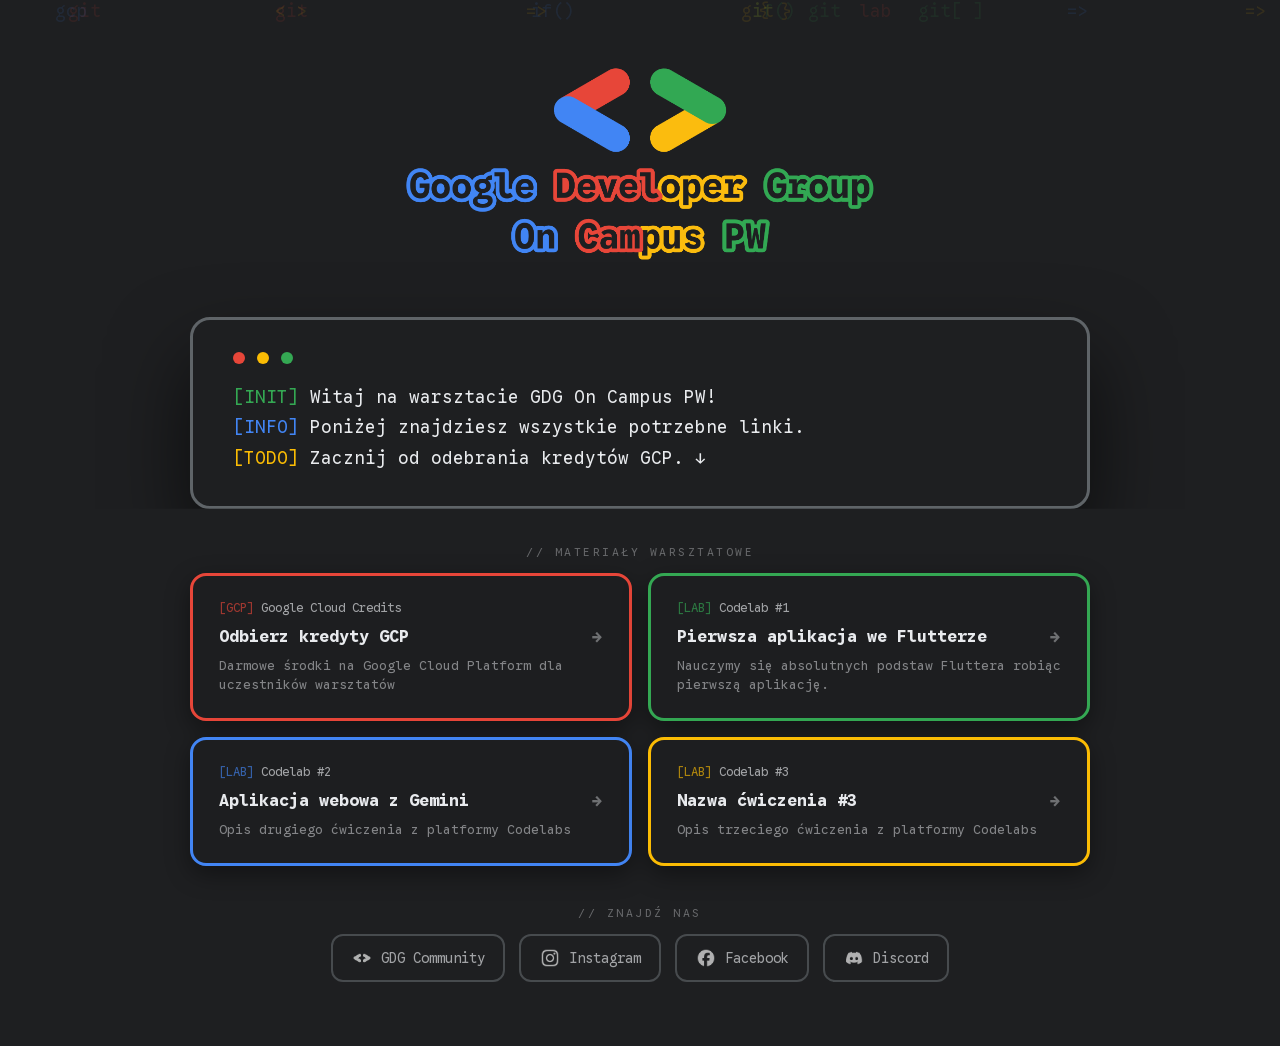
==== site/index.html @ e5da5585 "init Workshop" ====
<!DOCTYPE html>
<html lang="pl">
<head>
    <meta charset="UTF-8">
    <meta name="viewport" content="width=device-width, initial-scale=1.0">
    <link rel="icon" type="image/svg+xml" href="./icon.png" />
    <title>Warsztaty | GDG On Campus PW</title>
    <link href="https://fonts.googleapis.com/css2?family=Google+Sans+Code:wght@400;700&display=swap" rel="stylesheet">
    <style>
        :root {
            --bg: #1E1F21;
            --blue: #4285F4;
            --red: #E74639;
            --yellow: #FBBC04;
            --green: #34A853;
            --gray-border: #5F6468;
            --white: #E8EAED;
        }

        body, html {
            margin: 0; padding: 0;
            background-color: var(--bg);
            color: var(--white);
            font-family: 'Google Sans Code', monospace;
            min-height: 100vh;
            overflow-x: hidden;
        }

        #bg-canvas {
            position: fixed;
            top: 0; left: 0;
            width: 100%; height: 100%;
            z-index: 1;
            pointer-events: none;
        }

        .code-symbol {
            position: absolute;
            opacity: 0.10;
            animation: floatSymbol 15s infinite linear;
            font-size: 1.1rem;
        }

        @keyframes floatSymbol {
            from { transform: translateY(110vh) rotate(0deg); }
            to   { transform: translateY(-20vh) rotate(360deg); }
        }

        @keyframes fallStar {
            from { transform: translateY(-10vh) rotate(0deg); }
            to   { transform: translateY(110vh) rotate(360deg); }
        }

        .container {
            position: relative;
            z-index: 10;
            text-align: center;
            width: 90%;
            max-width: 900px;
            margin: 0 auto;
            padding: 48px 0 64px;
        }

        /* Logo */
        .branding {
            margin-bottom: 36px;
            cursor: pointer;
            user-select: none;
        }
        .main-logo {
            width: 520px;
            height: auto;
            max-width: 95%;
            transition: filter 0.4s ease;
        }
        @keyframes logoShake {
            0%,100% { transform: translateX(0) rotate(0deg); }
            10%      { transform: translateX(-8px) rotate(-3deg); }
            20%      { transform: translateX(8px) rotate(3deg); }
            30%      { transform: translateX(-6px) rotate(-2deg); }
            40%      { transform: translateX(6px) rotate(2deg); }
            50%      { transform: translateX(-4px) rotate(-1deg); }
            60%      { transform: translateX(4px) rotate(1deg); }
            70%      { transform: translateX(-2px) rotate(0deg); }
            80%      { transform: translateX(2px); }
        }

        .main-logo.shaking {
            animation: logoShake 0.6s ease;
        }

        /* Terminal */
        .terminal-wrapper {
            position: relative;
            margin-bottom: 36px;
            clip-path: inset(-400px -300px 0px -300px);
        }

        .terminal {
            background: #1E1F21;
            border: 3px solid var(--gray-border);
            border-radius: 20px;
            padding: 32px 40px;
            text-align: left;
            box-shadow: 0 40px 80px rgba(0,0,0,0.6);
            position: relative;
            z-index: 2;
        }

        .corgi-popup {
            position: absolute;
            bottom: 0;
            right: 6%;
            width: 300px;
            max-width: 55vw;
            transform: translateY(100%);
            z-index: 1;
            pointer-events: none;
            transition: transform 0.9s cubic-bezier(0.25, 0.46, 0.45, 0.94);
        }

        .corgi-popup.peeking {
            transform: translateY(calc(-100% - 40px));
        }

        .corgi-pop-img {
            width: 100%;
            display: block;
        }

        .woof-bubble {
            position: absolute;
            top: -38px;
            left: 20px;
            background: var(--white);
            color: var(--bg);
            border-radius: 8px;
            padding: 5px 14px;
            font-size: 0.95rem;
            font-weight: 700;
            white-space: nowrap;
            transform: scale(0);
            transform-origin: left bottom;
            transition: transform 0.2s cubic-bezier(0.34, 1.56, 0.64, 1);
        }

        .woof-bubble.show {
            transform: scale(1);
        }

        .terminal-header {
            display: flex;
            gap: 12px;
            margin-bottom: 18px;
        }

        .dot { width: 12px; height: 12px; border-radius: 50%; }

        .terminal-text {
            font-size: 1.1rem;
            line-height: 1.75;
        }

        /* Section label */
        .section-label {
            font-size: 0.72rem;
            opacity: 0.35;
            letter-spacing: 2.5px;
            text-transform: uppercase;
            margin-bottom: 14px;
        }

        /* Links grid */
        .links-grid {
            display: grid;
            grid-template-columns: 1fr 1fr;
            gap: 16px;
            margin-bottom: 40px;
        }

        .link-card {
            display: block;
            background: rgba(30, 31, 33, 0.98);
            border: 3px solid var(--gray-border);
            border-radius: 16px;
            padding: 24px 26px;
            text-decoration: none;
            color: var(--white);
            text-align: left;
            transition: all 0.3s ease;
            box-shadow: 0 8px 24px rgba(0,0,0,0.4);
        }

        .link-card:hover {
            transform: translateY(-6px);
            box-shadow: 0 18px 44px rgba(0,0,0,0.5);
        }

        .link-card.gcp  { border-color: var(--red); }
        .link-card.gcp:hover  { background: rgba(66,133,244,0.07); }
        .link-card.lab1 { border-color: var(--green); }
        .link-card.lab1:hover { background: rgba(52,168,83,0.07); }
        .link-card.lab2 { border-color: var(--blue); }
        .link-card.lab2:hover { background: rgba(251,188,4,0.07); }
        .link-card.lab3 { border-color: var(--yellow); }
        .link-card.lab3:hover { background: rgba(231,70,57,0.07); }

        .card-prefix {
            font-size: 0.78rem;
            margin-bottom: 10px;
            opacity: 0.65;
        }

        .card-title {
            font-size: 1.05rem;
            font-weight: 700;
            margin-bottom: 8px;
            display: flex;
            justify-content: space-between;
            align-items: center;
        }

        .card-arrow {
            font-size: 1.1rem;
            opacity: 0.4;
            transition: opacity 0.2s, transform 0.2s;
            flex-shrink: 0;
            margin-left: 8px;
        }

        .link-card:hover .card-arrow {
            opacity: 1;
            transform: translateX(4px);
        }

        .card-desc {
            font-size: 0.82rem;
            opacity: 0.5;
            line-height: 1.45;
        }

        /* Socials */
        .socials {
            display: flex;
            justify-content: center;
            gap: 14px;
            flex-wrap: wrap;
        }

        .social-link {
            display: flex;
            align-items: center;
            gap: 8px;
            padding: 11px 18px;
            border: 2px solid var(--gray-border);
            border-radius: 12px;
            text-decoration: none;
            color: var(--white);
            font-size: 0.88rem;
            opacity: 0.65;
            transition: all 0.3s ease;
        }

        .social-link:hover {
            opacity: 1;
            border-color: var(--white);
            transform: translateY(-3px);
            background: rgba(255,255,255,0.05);
        }


        /* Mobile */
        @media (max-width: 600px) {
            .container { padding: 28px 0 48px; }
            .main-logo { width: 290px; }
            .terminal { padding: 20px 22px; }
            .terminal-text { font-size: 0.9rem; }
            .links-grid { grid-template-columns: 1fr; gap: 12px; }
            .link-card { padding: 18px 20px; }
            .social-link span { display: none; }
            .social-link { padding: 11px 14px; }
            .socials { gap: 10px; }
        }
    </style>
</head>
<body>

<div id="bg-canvas"></div>

<div class="container">

    <div class="branding" id="branding">
        <img src="logo.svg" alt="GDG On Campus PW" class="main-logo" id="main-logo">
    </div>

    <div class="terminal-wrapper">
    <div class="corgi-popup" id="corgi-popup">
        <div class="woof-bubble" id="woof-bubble">woof!</div>
        <img src="popup.png" alt="" class="corgi-pop-img">
    </div>
    <div class="terminal">
        <div class="terminal-header">
            <div class="dot" style="background: var(--red)"></div>
            <div class="dot" style="background: var(--yellow)"></div>
            <div class="dot" style="background: var(--green)"></div>
        </div>
        <div class="terminal-text" id="terminal-text">
            <span style="color: var(--green)">[INIT]</span> Witaj na warsztacie GDG On Campus PW!<br>
            <span style="color: var(--blue)">[INFO]</span> Poniżej znajdziesz wszystkie potrzebne linki.<br>
            <span style="color: var(--yellow)">[TODO]</span> Zacznij od odebrania kredytów GCP. ↓
        </div>
    </div>
    </div>

    <div class="section-label">// materiały warsztatowe</div>
    <div class="links-grid">

        <a href="#" class="link-card gcp" target="_blank" rel="noopener">
            <div class="card-prefix"><span style="color: var(--red)">[GCP]</span> Google Cloud Credits</div>
            <div class="card-title">Odbierz kredyty GCP <span class="card-arrow">→</span></div>
            <div class="card-desc">Darmowe środki na Google Cloud Platform dla uczestników warsztatów</div>
        </a>

        <a href="https://codelabs.developers.google.com/codelabs/flutter-codelab-first?hl=pl#0" class="link-card lab1" target="_blank" rel="noopener">
            <div class="card-prefix"><span style="color: var(--green)">[LAB]</span> Codelab #1</div>
            <div class="card-title">Pierwsza aplikacja we Flutterze <span class="card-arrow">→</span></div>
            <div class="card-desc">Nauczymy się absolutnych podstaw Fluttera robiąc pierwszą aplikację.</div>
        </a>

        <a href="https://codelabs.developers.google.com/codelabs/flutter-gemini-colorist?hl=pl#0" class="link-card lab2" target="_blank" rel="noopener">
            <div class="card-prefix"><span style="color: var(--blue)">[LAB]</span> Codelab #2</div>
            <div class="card-title">Aplikacja webowa z Gemini <span class="card-arrow">→</span></div>
            <div class="card-desc">Opis drugiego ćwiczenia z platformy Codelabs</div>
        </a>

        <a href="https://codelabs.developers.google.com/tfagents-flutter/?hl=pl#0" class="link-card lab3" target="_blank" rel="noopener">
            <div class="card-prefix"><span style="color: var(--yellow)">[LAB]</span> Codelab #3</div>
            <div class="card-title">Nazwa ćwiczenia #3 <span class="card-arrow">→</span></div>
            <div class="card-desc">Opis trzeciego ćwiczenia z platformy Codelabs</div>
        </a>

    </div>

    <div class="section-label">// znajdź nas</div>
    <div class="socials">

        <a href="https://gdg.community.dev/gdg-on-campus-politechnika-warszawska-warsaw-poland/" class="social-link" target="_blank" rel="noopener">
            <img src="socials/gdg.svg" width="22" height="22" alt="">
            <span>GDG Community</span>
        </a>

        <a href="https://www.instagram.com/gdg_pw/" class="social-link" target="_blank" rel="noopener">
            <img src="socials/instagram.svg" width="22" height="22" alt="">
            <span>Instagram</span>
        </a>

        <a href="https://www.facebook.com/gdg.pw" class="social-link" target="_blank" rel="noopener">
            <img src="socials/facebook.svg" width="22" height="22" alt="">
            <span>Facebook</span>
        </a>

        <a href="https://discord.com/invite/vNW4vXVwqH" class="social-link" target="_blank" rel="noopener">
            <img src="socials/discord.svg" width="22" height="22" alt="">
            <span>Discord</span>
        </a>

        <!-- <a href="https://www.linkedin.com/company/google-developer-group-pw/" class="social-link" target="_blank" rel="noopener">
            <img src="socials/linkedin.svg" width="22" height="22" alt="">
            <span>LinkedIn</span>
        </a> -->

        

    </div>
</div>

<script>
    const canvas = document.getElementById('bg-canvas');
    const colors = ['#4285F4', '#E74639', '#FBBC04', '#34A853'];
    const symbols = ['{ }', '< >', '[ ]', ';;', 'if()', '=>', 'null', 'git', 'gcp', 'lab'];

    function spawnSymbol() {
        const span = document.createElement('span');
        span.className = 'code-symbol';
        span.innerText = symbols[Math.floor(Math.random() * symbols.length)];
        span.style.color = colors[Math.floor(Math.random() * colors.length)];
        span.style.left = Math.random() * 100 + 'vw';
        span.style.animationDuration = (Math.random() * 8 + 12) + 's';
        span.style.animationDelay = -(Math.random() * 20) + 's';
        canvas.appendChild(span);
    }
    for (let i = 0; i < 15; i++) spawnSymbol();

    // Easter egg: kliknij logo 5x
    let logoClicks = 0;
    let logoTimer = null;
    let eggActive = false;
    const branding = document.getElementById('branding');
    const mainLogo = document.getElementById('main-logo');
    const terminalText = document.getElementById('terminal-text');
    const originalHTML = terminalText.innerHTML;

    branding.addEventListener('click', () => {
        if (eggActive) return;
        logoClicks++;
        clearTimeout(logoTimer);
        logoTimer = setTimeout(() => { logoClicks = 0; }, 1800);
        if (logoClicks >= 5) {
            logoClicks = 0;
            triggerEgg();
        }
    });

    function triggerEgg() {
        eggActive = true;
        branding.style.cursor = 'default';
        mainLogo.classList.remove('shaking');
        void mainLogo.offsetWidth;
        mainLogo.classList.add('shaking');
        mainLogo.addEventListener('animationend', () => mainLogo.classList.remove('shaking'), { once: true });

        terminalText.innerHTML = originalHTML +
            `<br><span style="color:var(--yellow)">[???]</span> Ktoś tu jest ciekawski... 👀<br>` +
            `<span style="color:var(--green)">[OK]</span>&nbsp; Ale Corgi to akceptuje. 🐕`;

        for (let i = 0; i < 10; i++) {
            setTimeout(() => {
                const s = document.createElement('span');
                s.className = 'code-symbol';
                s.innerText = ['⭐', '🌟', '✦', '◆'][Math.floor(Math.random() * 4)];
                s.style.color = colors[Math.floor(Math.random() * colors.length)];
                s.style.left = Math.random() * 100 + 'vw';
                s.style.animationName = 'fallStar';
                s.style.animationDuration = (2.5 + Math.random()) + 's';
                s.style.animationDelay = '0s';
                s.style.animationTimingFunction = 'linear';
                s.style.animationFillMode = 'forwards';
                s.style.opacity = '0.75';
                canvas.appendChild(s);
                setTimeout(() => s.remove(), 4000);
            }, i * 80);
        }

        setTimeout(() => {
            terminalText.innerHTML = originalHTML;
        }, 4500);

        setTimeout(() => {
            eggActive = false;
            branding.style.cursor = 'pointer';
        }, 4800);
    }

    // Easter egg: Konami code → corgi
    const KONAMI = ['ArrowUp','ArrowUp','ArrowDown','ArrowDown','ArrowLeft','ArrowRight','ArrowLeft','ArrowRight','b','a'];
    let konamiIdx = 0;
    let corgiActive = false;
    const corgiPopup = document.getElementById('corgi-popup');
    const woofBubble = document.getElementById('woof-bubble');

    document.addEventListener('keydown', (e) => {
        if (e.key === KONAMI[konamiIdx]) {
            konamiIdx++;
            if (konamiIdx === KONAMI.length) {
                konamiIdx = 0;
                triggerCorgi();
            }
        } else {
            konamiIdx = (e.key === KONAMI[0]) ? 1 : 0;
        }
    });

    function triggerCorgi() {
        if (corgiActive) return;
        corgiActive = true;
        corgiPopup.classList.add('peeking');          // slide up (0.9s)
        setTimeout(() => woofBubble.classList.add('show'), 1050);    // woof po zatrzymaniu
        setTimeout(() => woofBubble.classList.remove('show'), 2600); // woof znika
        setTimeout(() => corgiPopup.classList.remove('peeking'), 3000); // slide down (0.9s)
        setTimeout(() => { corgiActive = false; }, 4000);            // unlock
    }
</script>
</body>
</html>
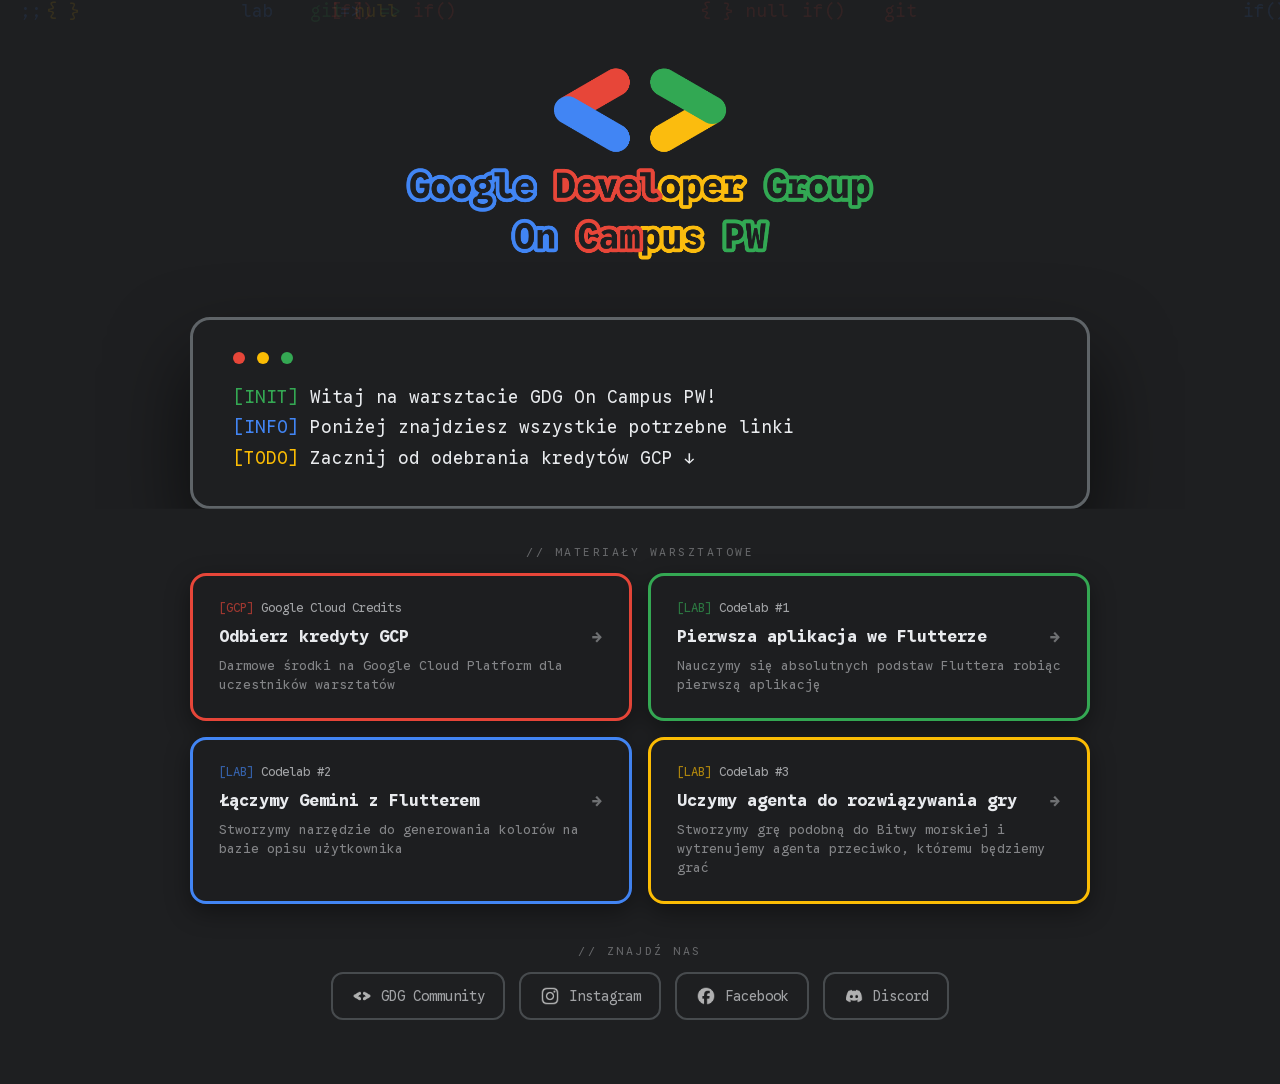
==== commit bfef9305: "update text content in index.html" ====
--- a/site/index.html
+++ b/site/index.html
@@ -306,8 +306,8 @@
         </div>
         <div class="terminal-text" id="terminal-text">
             <span style="color: var(--green)">[INIT]</span> Witaj na warsztacie GDG On Campus PW!<br>
-            <span style="color: var(--blue)">[INFO]</span> Poniżej znajdziesz wszystkie potrzebne linki.<br>
-            <span style="color: var(--yellow)">[TODO]</span> Zacznij od odebrania kredytów GCP. ↓
+            <span style="color: var(--blue)">[INFO]</span> Poniżej znajdziesz wszystkie potrzebne linki<br>
+            <span style="color: var(--yellow)">[TODO]</span> Zacznij od odebrania kredytów GCP ↓
         </div>
     </div>
     </div>
@@ -324,19 +324,19 @@
         <a href="https://codelabs.developers.google.com/codelabs/flutter-codelab-first?hl=pl#0" class="link-card lab1" target="_blank" rel="noopener">
             <div class="card-prefix"><span style="color: var(--green)">[LAB]</span> Codelab #1</div>
             <div class="card-title">Pierwsza aplikacja we Flutterze <span class="card-arrow">→</span></div>
-            <div class="card-desc">Nauczymy się absolutnych podstaw Fluttera robiąc pierwszą aplikację.</div>
+            <div class="card-desc">Nauczymy się absolutnych podstaw Fluttera robiąc pierwszą aplikację</div>
         </a>
 
         <a href="https://codelabs.developers.google.com/codelabs/flutter-gemini-colorist?hl=pl#0" class="link-card lab2" target="_blank" rel="noopener">
             <div class="card-prefix"><span style="color: var(--blue)">[LAB]</span> Codelab #2</div>
-            <div class="card-title">Aplikacja webowa z Gemini <span class="card-arrow">→</span></div>
-            <div class="card-desc">Opis drugiego ćwiczenia z platformy Codelabs</div>
+            <div class="card-title">Łączymy Gemini z Flutterem <span class="card-arrow">→</span></div>
+            <div class="card-desc">Stworzymy narzędzie do generowania kolorów na bazie opisu użytkownika</div>
         </a>
 
         <a href="https://codelabs.developers.google.com/tfagents-flutter/?hl=pl#0" class="link-card lab3" target="_blank" rel="noopener">
             <div class="card-prefix"><span style="color: var(--yellow)">[LAB]</span> Codelab #3</div>
-            <div class="card-title">Nazwa ćwiczenia #3 <span class="card-arrow">→</span></div>
-            <div class="card-desc">Opis trzeciego ćwiczenia z platformy Codelabs</div>
+            <div class="card-title">Uczymy agenta do rozwiązywania gry <span class="card-arrow">→</span></div>
+            <div class="card-desc">Stworzymy grę podobną do Bitwy morskiej i wytrenujemy agenta przeciwko, któremu będziemy grać</div>
         </a>
 
     </div>
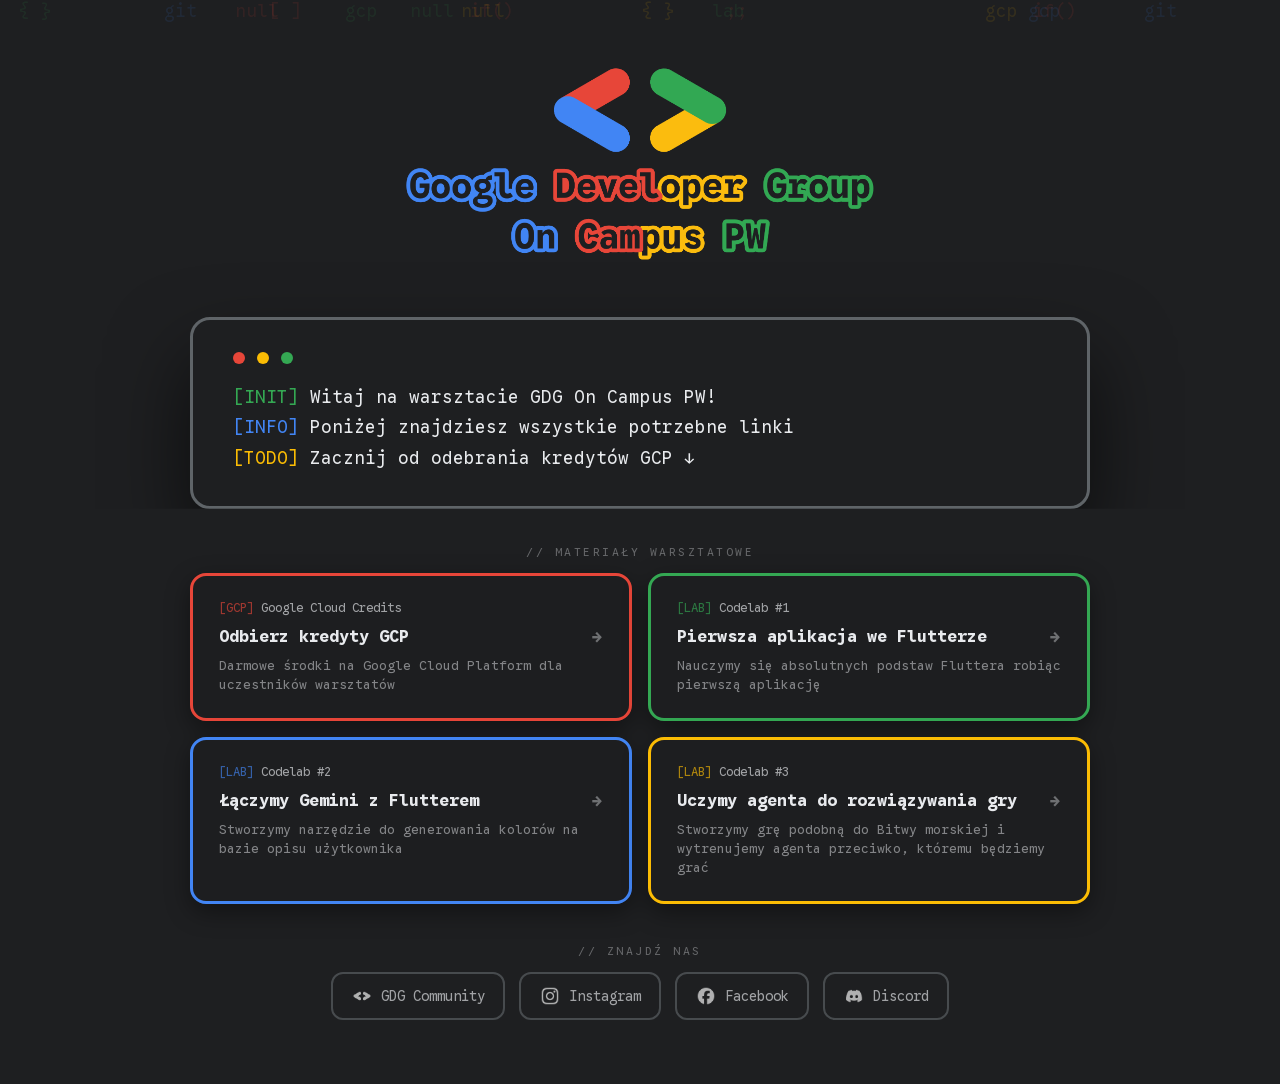
==== commit 9fd39aca: "Update GCP link in index.html" ====
--- a/site/index.html
+++ b/site/index.html
@@ -315,7 +315,7 @@
     <div class="section-label">// materiały warsztatowe</div>
     <div class="links-grid">
 
-        <a href="#" class="link-card gcp" target="_blank" rel="noopener">
+        <a href="https://trygcp.dev/claim/deveco-gdg-28c40224832" class="link-card gcp" target="_blank" rel="noopener">
             <div class="card-prefix"><span style="color: var(--red)">[GCP]</span> Google Cloud Credits</div>
             <div class="card-title">Odbierz kredyty GCP <span class="card-arrow">→</span></div>
             <div class="card-desc">Darmowe środki na Google Cloud Platform dla uczestników warsztatów</div>
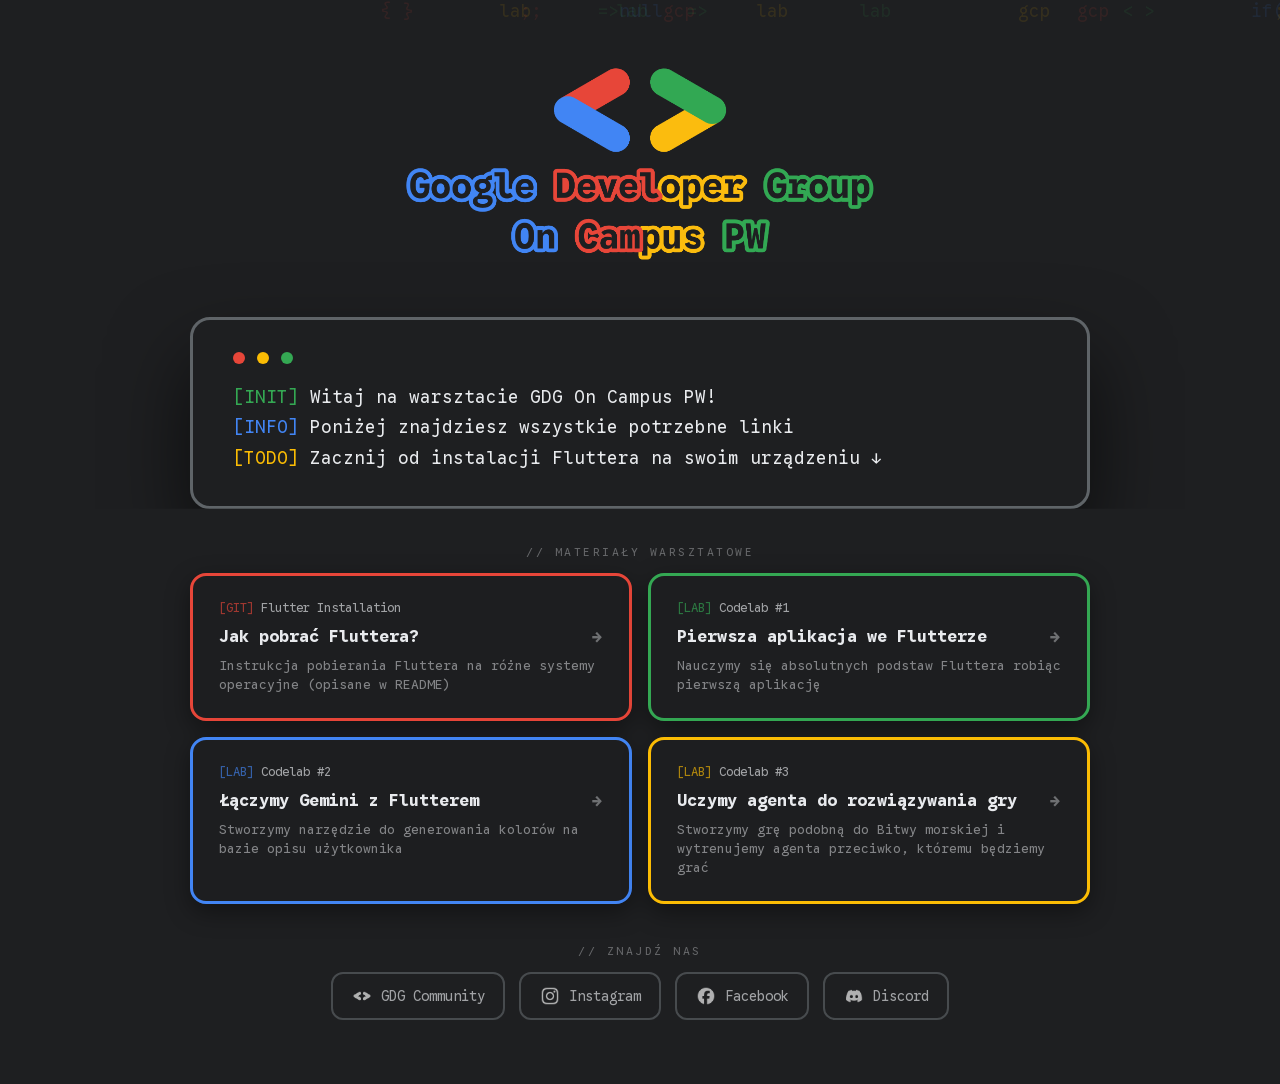
==== commit ab8cfa97: "update for a workshop v2" ====
--- a/site/index.html
+++ b/site/index.html
@@ -307,7 +307,7 @@
         <div class="terminal-text" id="terminal-text">
             <span style="color: var(--green)">[INIT]</span> Witaj na warsztacie GDG On Campus PW!<br>
             <span style="color: var(--blue)">[INFO]</span> Poniżej znajdziesz wszystkie potrzebne linki<br>
-            <span style="color: var(--yellow)">[TODO]</span> Zacznij od odebrania kredytów GCP ↓
+            <span style="color: var(--yellow)">[TODO]</span> Zacznij od instalacji Fluttera na swoim urządzeniu ↓
         </div>
     </div>
     </div>
@@ -315,10 +315,10 @@
     <div class="section-label">// materiały warsztatowe</div>
     <div class="links-grid">
 
-        <a href="https://trygcp.dev/claim/deveco-gdg-28c40224832" class="link-card gcp" target="_blank" rel="noopener">
-            <div class="card-prefix"><span style="color: var(--red)">[GCP]</span> Google Cloud Credits</div>
-            <div class="card-title">Odbierz kredyty GCP <span class="card-arrow">→</span></div>
-            <div class="card-desc">Darmowe środki na Google Cloud Platform dla uczestników warsztatów</div>
+        <a href="https://github.com/gdg-pw/workshop-flutter" class="link-card gcp" target="_blank" rel="noopener">
+            <div class="card-prefix"><span style="color: var(--red)">[GIT]</span> Flutter Installation</div>
+            <div class="card-title">Jak pobrać Fluttera? <span class="card-arrow">→</span></div>
+            <div class="card-desc">Instrukcja pobierania Fluttera na różne systemy operacyjne (opisane w README) </div>
         </a>
 
         <a href="https://codelabs.developers.google.com/codelabs/flutter-codelab-first?hl=pl#0" class="link-card lab1" target="_blank" rel="noopener">
